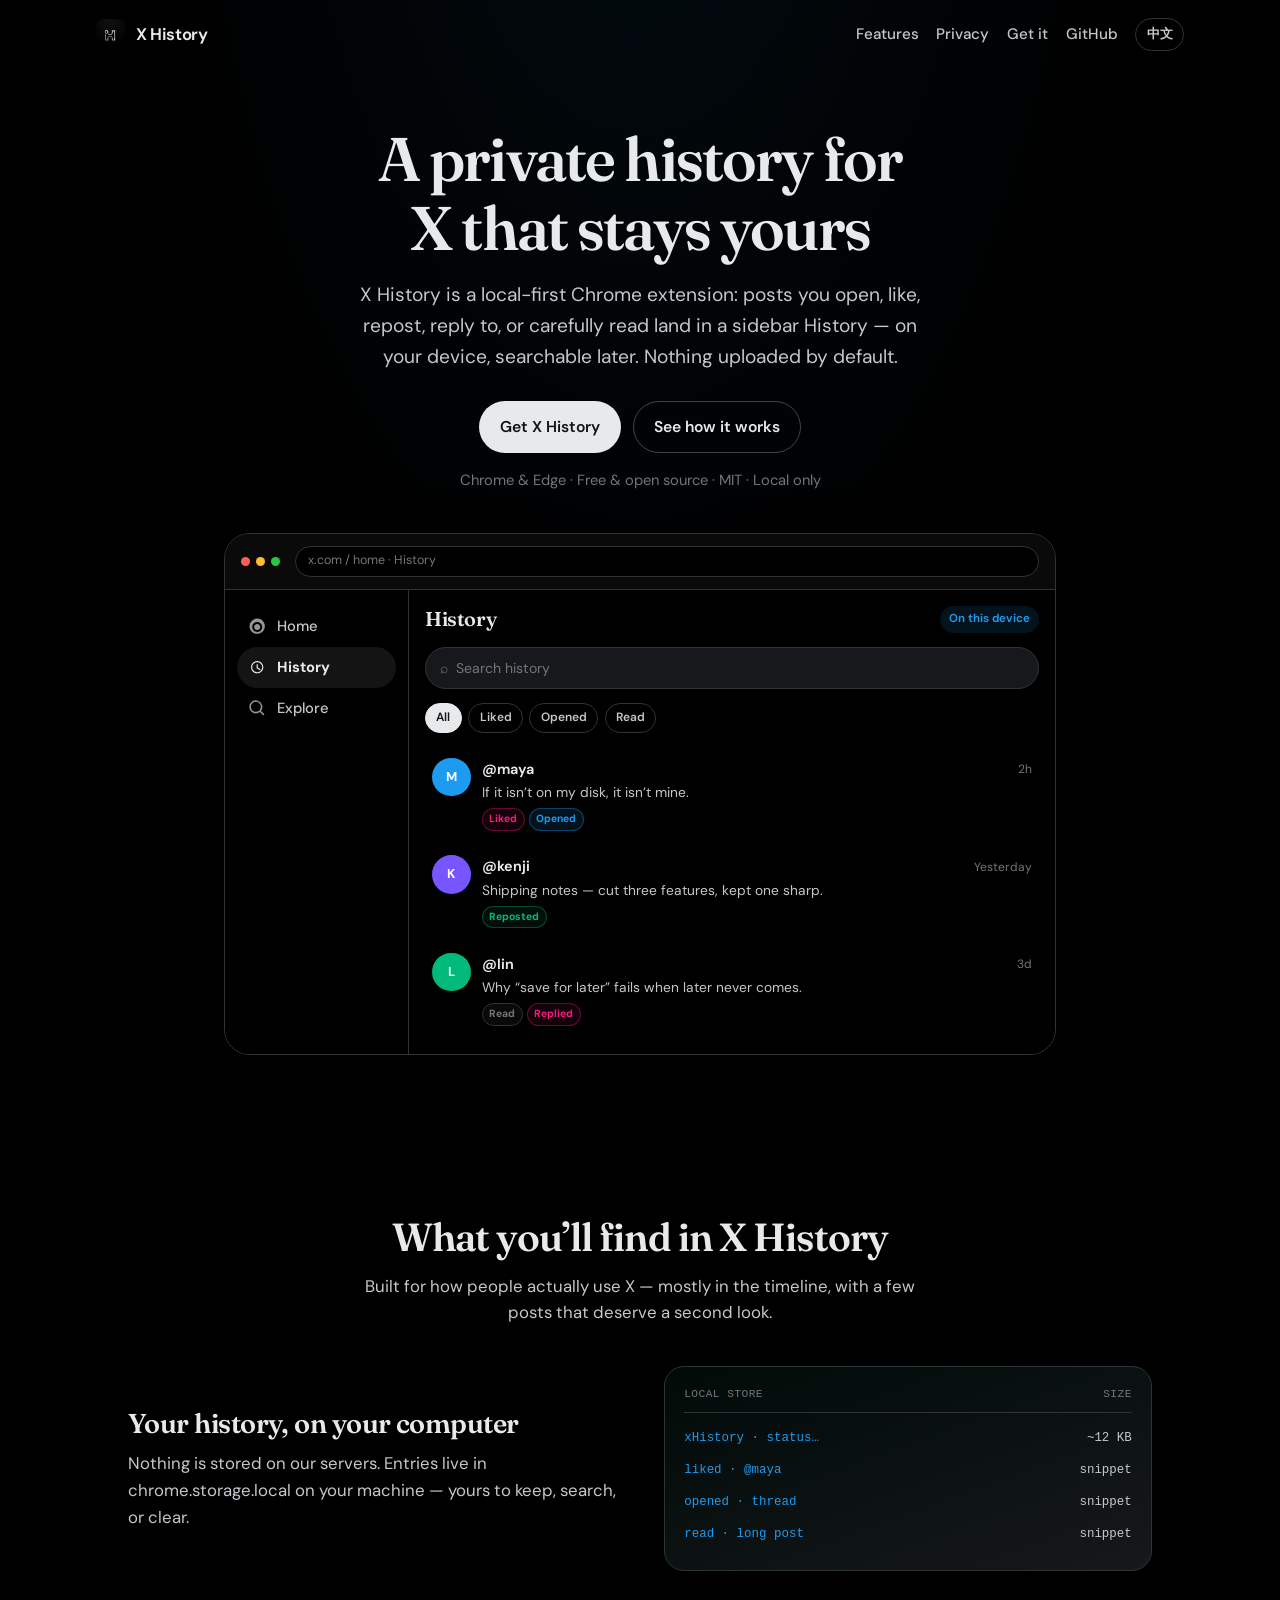
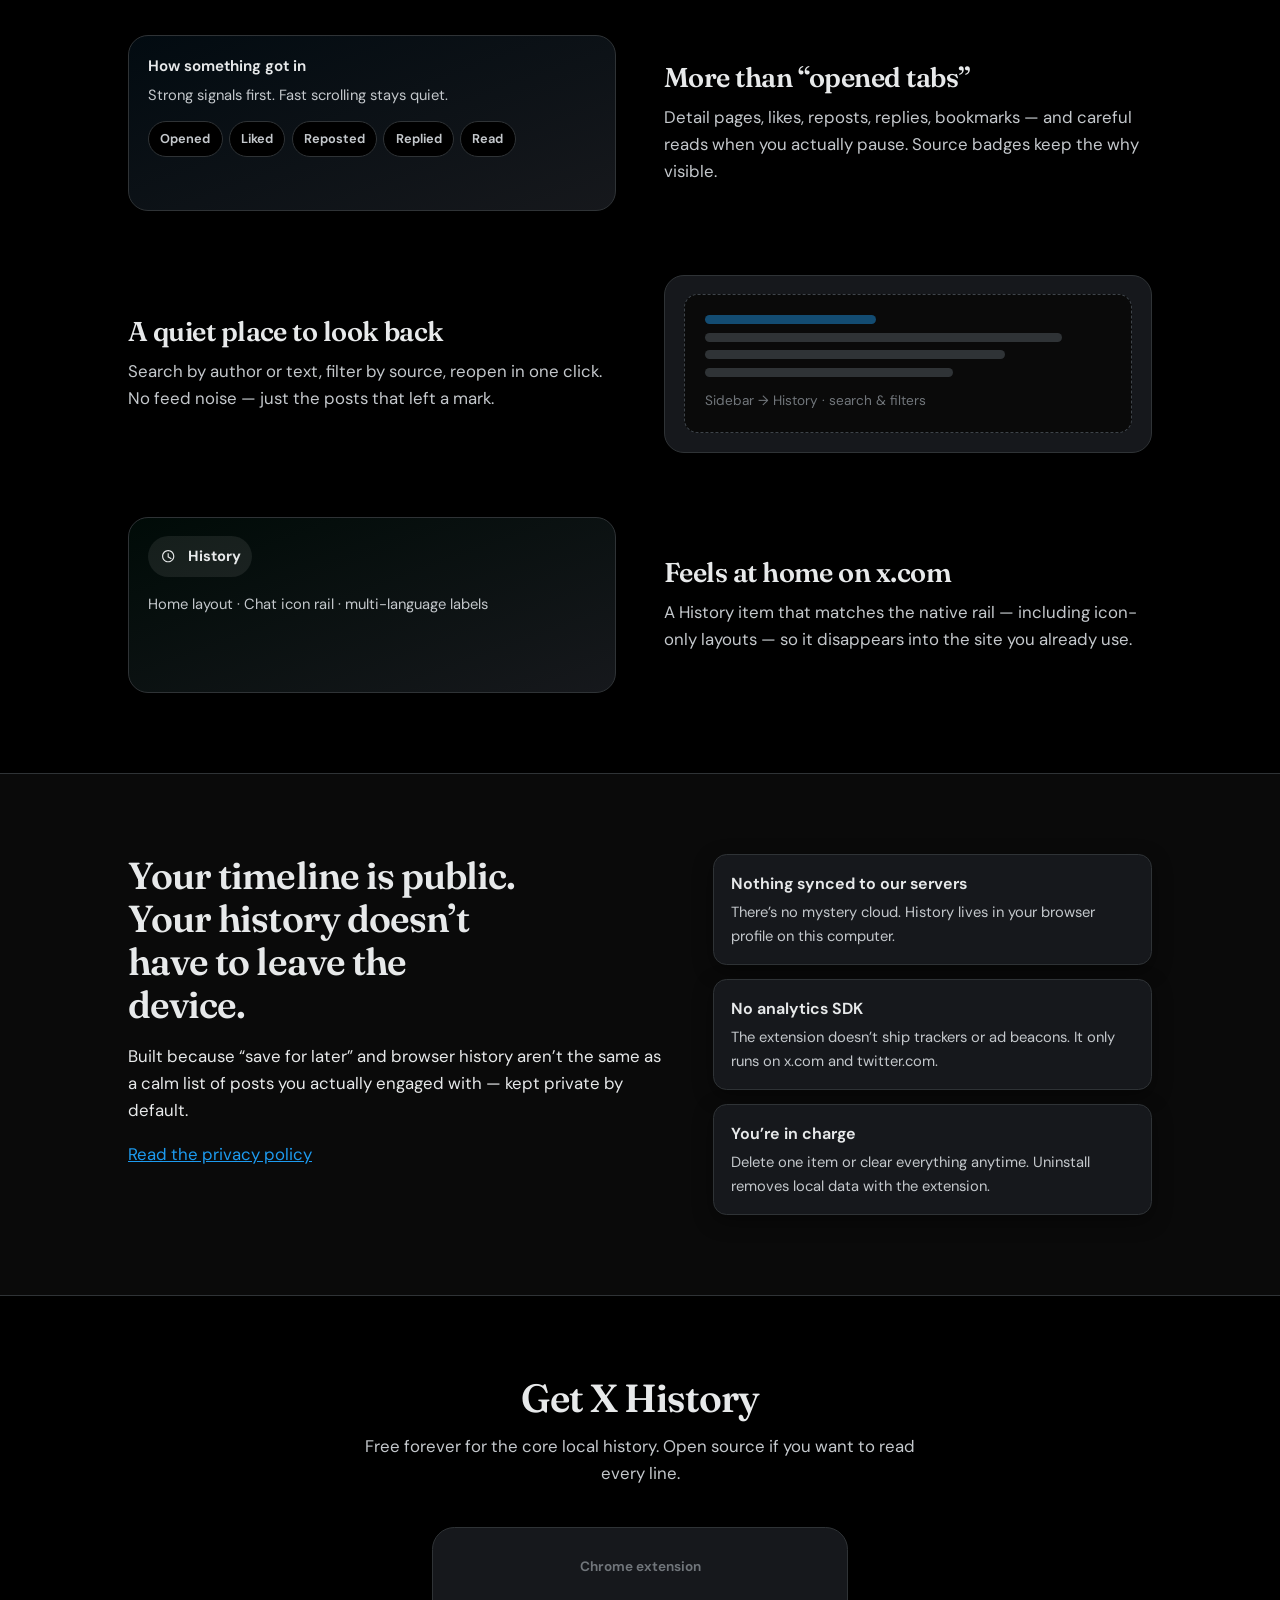
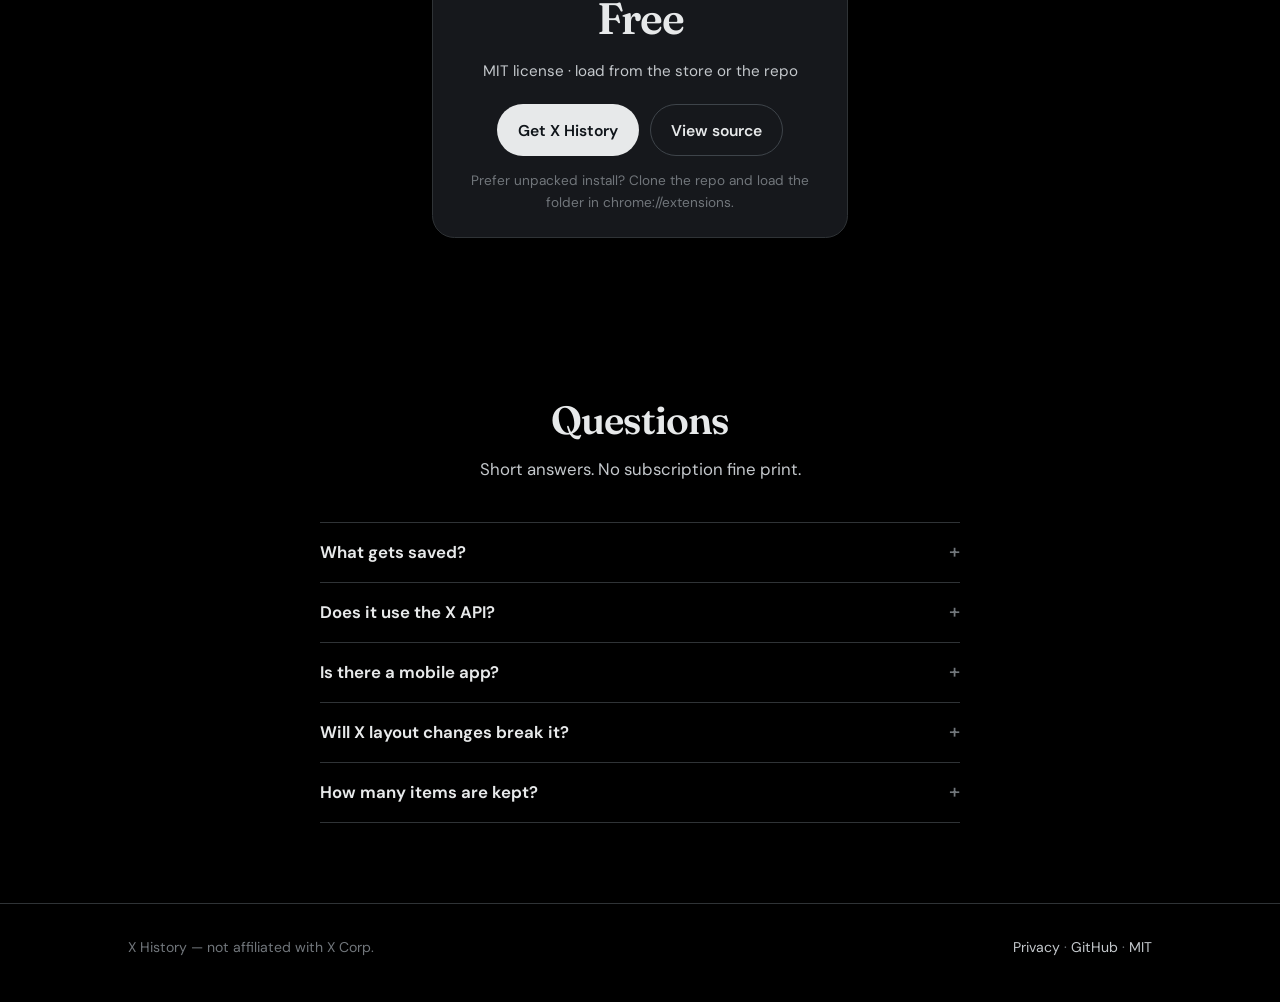
==== docs/index.html @ 2611b410 "chore: release v1.1.0 with local capture and landing page Ship interaction and careful-read history " ====
<!DOCTYPE html>
<html lang="en">
  <head>
    <meta charset="utf-8" />
    <meta name="viewport" content="width=device-width, initial-scale=1" />
    <title>X History — Local history for X that stays yours</title>
    <meta
      name="description"
      content="A local-first Chrome extension for X: History in the sidebar for posts you open, like, repost, or carefully read. Nothing uploaded by default."
    />
    <meta name="theme-color" content="#000000" />
    <link rel="icon" href="icons/icon48.png" type="image/png" />
    <link rel="preconnect" href="https://fonts.googleapis.com" />
    <link rel="preconnect" href="https://fonts.gstatic.com" crossorigin />
    <link
      href="https://fonts.googleapis.com/css2?family=DM+Sans:ital,opsz,wght@0,9..40,400;0,9..40,500;0,9..40,600;0,9..40,700;1,9..40,400&family=Fraunces:ital,opsz,wght@0,9..144,500;0,9..144,600;0,9..144,700;1,9..144,500&display=swap"
      rel="stylesheet"
    />
    <style>
      /* X lights-out palette + Cozy structure */
      :root {
        color-scheme: dark;
        --bg: #000000;
        --bg-soft: #0a0a0a;
        --bg-elev: #16181c;
        --bg-card: #16181c;
        --ink: #e7e9ea;
        --ink-soft: #c4c8cc;
        --muted: #71767b;
        --line: #2f3336;
        --line-strong: #3e444a;
        --accent: #1d9bf0;
        --accent-hover: #1a8cd8;
        --accent-soft: rgba(29, 155, 240, 0.12);
        --like: #f91880;
        --repost: #00ba7c;
        --shadow: 0 18px 50px rgba(0, 0, 0, 0.55);
        --shadow-sm: 0 6px 20px rgba(0, 0, 0, 0.4);
        --radius: 1.25rem;
        --radius-sm: 0.85rem;
        --pad: clamp(1.15rem, 4vw, 2rem);
        --max: 68rem;
        --font: "DM Sans", system-ui, sans-serif;
        --display: "Fraunces", Georgia, serif;
      }

      * {
        box-sizing: border-box;
      }

      html {
        scroll-behavior: smooth;
      }

      body {
        margin: 0;
        font-family: var(--font);
        color: var(--ink);
        background:
          radial-gradient(
            70% 45% at 50% -8%,
            rgba(29, 155, 240, 0.08) 0%,
            transparent 55%
          ),
          var(--bg);
        line-height: 1.6;
        font-size: 1.05rem;
      }

      a {
        color: var(--accent);
      }

      a:hover {
        color: #4db0f5;
      }

      .wrap {
        width: min(var(--max), 100%);
        margin-inline: auto;
        padding-inline: var(--pad);
      }

      /* —— Nav —— */
      .nav {
        display: flex;
        align-items: center;
        justify-content: space-between;
        gap: 1rem;
        padding: 1.1rem var(--pad);
        max-width: calc(var(--max) + 2 * var(--pad));
        margin-inline: auto;
      }

      .brand {
        display: flex;
        align-items: center;
        gap: 0.6rem;
        text-decoration: none;
        color: var(--ink);
        font-weight: 650;
        letter-spacing: -0.02em;
      }

      .brand img {
        width: 30px;
        height: 30px;
        border-radius: 8px;
      }

      .nav-right {
        display: flex;
        align-items: center;
        gap: 0.35rem 1.1rem;
        flex-wrap: wrap;
        justify-content: flex-end;
      }

      .nav-right a {
        text-decoration: none;
        color: var(--ink-soft);
        font-size: 0.95rem;
        font-weight: 500;
      }

      .nav-right a:hover {
        color: var(--ink);
      }

      .lang-btn {
        appearance: none;
        border: 1px solid var(--line);
        background: transparent;
        color: var(--ink-soft);
        font: inherit;
        font-size: 0.8rem;
        font-weight: 600;
        padding: 0.35rem 0.65rem;
        border-radius: 999px;
        cursor: pointer;
      }

      .lang-btn:hover {
        border-color: var(--muted);
        color: var(--ink);
        background: rgba(255, 255, 255, 0.03);
      }

      /* —— Hero —— */
      .hero {
        padding: clamp(2rem, 6vw, 3.5rem) 0 clamp(3rem, 8vw, 5rem);
        text-align: center;
      }

      .hero h1 {
        font-family: var(--display);
        font-weight: 600;
        font-size: clamp(2.35rem, 6.2vw, 3.85rem);
        line-height: 1.12;
        letter-spacing: -0.03em;
        margin: 0 auto 1.1rem;
        max-width: 16ch;
        text-wrap: balance;
      }

      .hero-lede {
        margin: 0 auto 1.75rem;
        max-width: 36rem;
        color: var(--ink-soft);
        font-size: clamp(1.05rem, 2vw, 1.2rem);
      }

      .cta-row {
        display: flex;
        flex-wrap: wrap;
        gap: 0.7rem;
        justify-content: center;
        margin-bottom: 1rem;
      }

      .btn {
        display: inline-flex;
        align-items: center;
        justify-content: center;
        gap: 0.4rem;
        font: inherit;
        font-weight: 600;
        font-size: 0.98rem;
        padding: 0.8rem 1.25rem;
        border-radius: 999px;
        text-decoration: none;
        border: 1.5px solid transparent;
        transition: transform 0.15s, background 0.15s, border-color 0.15s,
          box-shadow 0.15s;
        cursor: pointer;
      }

      .btn:active {
        transform: translateY(1px);
      }

      .btn-primary {
        background: var(--ink);
        color: #0f1419;
        box-shadow: none;
      }

      .btn-primary:hover {
        background: #fff;
        color: #0f1419;
      }

      .btn-soft {
        background: transparent;
        color: var(--ink);
        border-color: var(--line-strong);
      }

      .btn-soft:hover {
        border-color: var(--muted);
        background: rgba(255, 255, 255, 0.04);
        color: var(--ink);
      }

      .hero-meta {
        color: var(--muted);
        font-size: 0.92rem;
        margin: 0 auto 2.5rem;
        max-width: 32rem;
      }

      /* Product stage */
      .stage {
        position: relative;
        max-width: 52rem;
        margin: 0 auto;
      }

      .stage-frame {
        background: #000;
        border: 1px solid var(--line);
        border-radius: calc(var(--radius) + 0.35rem);
        box-shadow: var(--shadow);
        overflow: hidden;
        text-align: left;
      }

      .stage-chrome {
        display: flex;
        align-items: center;
        gap: 0.4rem;
        padding: 0.75rem 1rem;
        border-bottom: 1px solid var(--line);
        background: #0a0a0a;
      }

      .dot {
        width: 0.55rem;
        height: 0.55rem;
        border-radius: 999px;
        background: var(--line-strong);
      }

      .dot:nth-child(1) {
        background: #ff5f57;
      }
      .dot:nth-child(2) {
        background: #febc2e;
      }
      .dot:nth-child(3) {
        background: #28c840;
      }

      .chrome-url {
        margin-left: 0.5rem;
        flex: 1;
        font-size: 0.78rem;
        color: var(--muted);
        background: #000;
        border-radius: 999px;
        padding: 0.28rem 0.75rem;
        border: 1px solid var(--line);
      }

      .stage-body {
        display: grid;
        grid-template-columns: 11.5rem 1fr;
        min-height: 22rem;
      }

      @media (max-width: 700px) {
        .stage-body {
          grid-template-columns: 1fr;
        }
        .stage-nav {
          display: none;
        }
      }

      .stage-nav {
        border-right: 1px solid var(--line);
        padding: 1rem 0.75rem;
        background: #000;
      }

      .nav-item {
        display: flex;
        align-items: center;
        gap: 0.65rem;
        padding: 0.55rem 0.7rem;
        border-radius: 999px;
        font-size: 0.92rem;
        font-weight: 500;
        color: var(--ink-soft);
      }

      .nav-item svg {
        width: 1.15rem;
        height: 1.15rem;
        opacity: 0.75;
      }

      .nav-item.is-active {
        background: rgba(255, 255, 255, 0.08);
        color: var(--ink);
        font-weight: 700;
      }

      .nav-item.is-active svg {
        opacity: 1;
      }

      .stage-main {
        padding: 0.85rem 1rem 1.1rem;
        background: #000;
      }

      .stage-head {
        display: flex;
        align-items: center;
        justify-content: space-between;
        gap: 0.75rem;
        margin-bottom: 0.75rem;
      }

      .stage-head h2 {
        font-family: var(--display);
        font-size: 1.25rem;
        font-weight: 600;
        margin: 0;
        letter-spacing: -0.02em;
      }

      .pill {
        font-size: 0.72rem;
        font-weight: 650;
        color: var(--accent);
        background: var(--accent-soft);
        padding: 0.28rem 0.55rem;
        border-radius: 999px;
      }

      .search-fake {
        display: flex;
        align-items: center;
        gap: 0.5rem;
        padding: 0.55rem 0.85rem;
        border-radius: 999px;
        background: #16181c;
        border: 1px solid var(--line);
        color: var(--muted);
        font-size: 0.88rem;
        margin-bottom: 0.85rem;
      }

      .filters {
        display: flex;
        flex-wrap: wrap;
        gap: 0.4rem;
        margin-bottom: 0.85rem;
      }

      .chip {
        font-size: 0.75rem;
        font-weight: 600;
        padding: 0.28rem 0.65rem;
        border-radius: 999px;
        border: 1px solid var(--line);
        color: var(--ink-soft);
        background: transparent;
      }

      .chip.is-on {
        background: var(--ink);
        border-color: var(--ink);
        color: #0f1419;
      }

      .hist {
        display: flex;
        flex-direction: column;
        gap: 0.15rem;
      }

      .row {
        display: grid;
        grid-template-columns: 2.4rem 1fr auto;
        gap: 0.7rem;
        align-items: start;
        padding: 0.7rem 0.45rem;
        border-radius: 0.75rem;
      }

      .row:hover {
        background: rgba(255, 255, 255, 0.03);
      }

      .av {
        width: 2.4rem;
        height: 2.4rem;
        border-radius: 999px;
        display: grid;
        place-items: center;
        font-size: 0.8rem;
        font-weight: 700;
        color: #fff;
        background: var(--accent);
      }

      .row:nth-child(2) .av {
        background: #7856ff;
      }

      .row:nth-child(3) .av {
        background: #00ba7c;
      }

      .row strong {
        display: block;
        font-size: 0.9rem;
        font-weight: 650;
      }

      .row p {
        margin: 0.15rem 0 0;
        font-size: 0.86rem;
        color: var(--ink-soft);
        line-height: 1.4;
      }

      .tags {
        display: flex;
        flex-wrap: wrap;
        gap: 0.28rem;
        margin-top: 0.35rem;
      }

      .tag {
        font-size: 0.65rem;
        font-weight: 700;
        padding: 0.12rem 0.4rem;
        border-radius: 999px;
        background: rgba(255, 255, 255, 0.04);
        color: var(--muted);
        border: 1px solid var(--line);
      }

      .tag.like {
        color: var(--like);
        border-color: rgba(249, 24, 128, 0.35);
        background: rgba(249, 24, 128, 0.08);
      }

      .tag.repost {
        color: var(--repost);
        border-color: rgba(0, 186, 124, 0.35);
        background: rgba(0, 186, 124, 0.08);
      }

      .tag.open {
        color: var(--accent);
        border-color: rgba(29, 155, 240, 0.35);
        background: var(--accent-soft);
      }

      .time {
        font-size: 0.75rem;
        color: var(--muted);
        white-space: nowrap;
        padding-top: 0.15rem;
      }

      /* —— Sections —— */
      section {
        padding: clamp(3rem, 7vw, 5rem) 0;
      }

      .section-intro {
        text-align: center;
        max-width: 36rem;
        margin: 0 auto 2.5rem;
      }

      .section-intro h2 {
        font-family: var(--display);
        font-weight: 600;
        font-size: clamp(1.75rem, 3.8vw, 2.45rem);
        letter-spacing: -0.025em;
        line-height: 1.15;
        margin: 0 0 0.75rem;
      }

      .section-intro p {
        margin: 0;
        color: var(--ink-soft);
      }

      /* Feature zig-zag */
      .features {
        display: flex;
        flex-direction: column;
        gap: clamp(2.5rem, 6vw, 4rem);
      }

      .feature {
        display: grid;
        grid-template-columns: 1fr 1fr;
        gap: clamp(1.5rem, 4vw, 3rem);
        align-items: center;
      }

      .feature:nth-child(even) .feature-copy {
        order: 2;
      }

      @media (max-width: 800px) {
        .feature {
          grid-template-columns: 1fr;
        }
        .feature:nth-child(even) .feature-copy {
          order: 0;
        }
      }

      .feature-copy h3 {
        font-family: var(--display);
        font-weight: 600;
        font-size: clamp(1.35rem, 2.5vw, 1.7rem);
        letter-spacing: -0.02em;
        margin: 0 0 0.65rem;
        line-height: 1.2;
      }

      .feature-copy p {
        margin: 0;
        color: var(--ink-soft);
        max-width: 32rem;
      }

      .feature-card {
        background: var(--bg-card);
        border: 1px solid var(--line);
        border-radius: var(--radius);
        box-shadow: var(--shadow-sm);
        padding: 1.15rem 1.2rem;
        min-height: 11rem;
      }

      .feature-card.soft-green {
        background: linear-gradient(
          160deg,
          rgba(0, 186, 124, 0.06),
          var(--bg-card)
        );
      }

      .feature-card.soft-blush {
        background: linear-gradient(
          160deg,
          rgba(29, 155, 240, 0.07),
          var(--bg-card)
        );
      }

      .mini-files {
        font-family: ui-monospace, SFMono-Regular, Menlo, monospace;
        font-size: 0.78rem;
        color: var(--ink-soft);
      }

      .mini-files .hd {
        display: flex;
        justify-content: space-between;
        color: var(--muted);
        font-size: 0.7rem;
        text-transform: uppercase;
        letter-spacing: 0.04em;
        margin-bottom: 0.65rem;
        padding-bottom: 0.5rem;
        border-bottom: 1px solid var(--line);
      }

      .mini-files .f {
        display: flex;
        justify-content: space-between;
        gap: 1rem;
        padding: 0.38rem 0;
      }

      .mini-files .f span:first-child {
        color: var(--accent);
      }

      .badge-row {
        display: flex;
        flex-wrap: wrap;
        gap: 0.4rem;
        margin-top: 0.85rem;
      }

      .big-badge {
        font-size: 0.8rem;
        font-weight: 650;
        padding: 0.4rem 0.7rem;
        border-radius: 999px;
        background: #000;
        border: 1px solid var(--line);
        color: var(--ink-soft);
      }

      .quiet-ui {
        border: 1px dashed var(--line-strong);
        border-radius: var(--radius-sm);
        padding: 1.25rem;
        background: #0a0a0a;
      }

      .quiet-ui .line {
        height: 0.55rem;
        border-radius: 999px;
        background: var(--line);
        margin-bottom: 0.55rem;
      }

      .quiet-ui .line:nth-child(1) {
        width: 42%;
        background: var(--accent);
        opacity: 0.45;
      }
      .quiet-ui .line:nth-child(2) {
        width: 88%;
      }
      .quiet-ui .line:nth-child(3) {
        width: 74%;
      }
      .quiet-ui .line:nth-child(4) {
        width: 61%;
      }
      .quiet-ui .caption {
        margin-top: 0.85rem;
        font-size: 0.85rem;
        color: var(--muted);
      }

      /* Privacy band */
      .privacy {
        background: #0a0a0a;
        border-block: 1px solid var(--line);
      }

      .privacy-grid {
        display: grid;
        grid-template-columns: 1.1fr 0.9fr;
        gap: clamp(1.5rem, 4vw, 3rem);
        align-items: start;
      }

      @media (max-width: 800px) {
        .privacy-grid {
          grid-template-columns: 1fr;
        }
      }

      .privacy h2 {
        font-family: var(--display);
        font-weight: 600;
        font-size: clamp(1.75rem, 3.5vw, 2.35rem);
        letter-spacing: -0.025em;
        line-height: 1.15;
        margin: 0 0 0.85rem;
        max-width: 16ch;
      }

      .privacy > .wrap > .privacy-grid > div > p {
        margin: 0 0 1.25rem;
        color: var(--ink-soft);
        max-width: 34rem;
      }

      .principles {
        display: grid;
        gap: 0.85rem;
      }

      .principle {
        background: var(--bg-card);
        border: 1px solid var(--line);
        border-radius: var(--radius-sm);
        padding: 1rem 1.1rem;
        box-shadow: var(--shadow-sm);
      }

      .principle h3 {
        margin: 0 0 0.3rem;
        font-size: 1rem;
        font-weight: 650;
      }

      .principle p {
        margin: 0;
        font-size: 0.92rem;
        color: var(--ink-soft);
      }

      /* Free / open (pricing-inspired) */
      .get {
        text-align: center;
      }

      .price-card {
        max-width: 26rem;
        margin: 0 auto;
        background: var(--bg-card);
        border: 1px solid var(--line);
        border-radius: calc(var(--radius) + 0.15rem);
        box-shadow: var(--shadow);
        padding: 1.75rem 1.5rem 1.5rem;
      }

      .price-card .label {
        font-size: 0.85rem;
        font-weight: 650;
        color: var(--muted);
        margin: 0 0 0.35rem;
      }

      .price-card .amount {
        font-family: var(--display);
        font-size: 2.75rem;
        font-weight: 600;
        letter-spacing: -0.03em;
        margin: 0 0 0.35rem;
        color: var(--ink);
      }

      .price-card .detail {
        color: var(--ink-soft);
        font-size: 0.95rem;
        margin: 0 0 1.25rem;
      }

      .price-card .cta-row {
        margin-bottom: 0.85rem;
      }

      .price-note {
        font-size: 0.85rem;
        color: var(--muted);
        margin: 0;
      }

      /* FAQ */
      .faq {
        max-width: 40rem;
        margin: 0 auto;
      }

      details {
        border-top: 1px solid var(--line);
        padding: 1rem 0;
      }

      details:last-child {
        border-bottom: 1px solid var(--line);
      }

      summary {
        cursor: pointer;
        font-weight: 650;
        list-style: none;
        display: flex;
        justify-content: space-between;
        gap: 1rem;
        align-items: baseline;
      }

      summary::-webkit-details-marker {
        display: none;
      }

      summary::after {
        content: "+";
        font-weight: 500;
        color: var(--muted);
        font-size: 1.25rem;
        line-height: 1;
      }

      details[open] summary::after {
        content: "–";
      }

      details p {
        margin: 0.65rem 0 0;
        color: var(--ink-soft);
        font-size: 0.98rem;
      }

      /* Footer */
      footer {
        padding: 2rem 0 2.75rem;
        border-top: 1px solid var(--line);
        color: var(--muted);
        font-size: 0.88rem;
      }

      .footer-row {
        display: flex;
        flex-wrap: wrap;
        gap: 0.75rem 1.5rem;
        justify-content: space-between;
        align-items: center;
      }

      footer a {
        color: var(--ink-soft);
        text-decoration: none;
      }

      footer a:hover {
        color: var(--ink);
      }

      @media (prefers-reduced-motion: reduce) {
        html {
          scroll-behavior: auto;
        }
        .btn {
          transition: none;
        }
      }
    </style>
  </head>
  <body>
    <header>
      <nav class="nav" aria-label="Primary">
        <a class="brand" href="#">
          <img src="icons/icon48.png" width="30" height="30" alt="" />
          <span>X History</span>
        </a>
        <div class="nav-right">
          <a href="#features" data-i18n="nav_features">Features</a>
          <a href="#privacy" data-i18n="nav_privacy">Privacy</a>
          <a href="#get" data-i18n="nav_get">Get it</a>
          <a
            href="https://github.com/robinv8/x-history"
            target="_blank"
            rel="noopener"
            >GitHub</a
          >
          <button type="button" class="lang-btn" id="langToggle">中文</button>
        </div>
      </nav>
    </header>

    <main id="main-content">
      <section class="hero wrap">
        <h1 data-i18n="hero_title">A private history for X that stays yours</h1>
        <p class="hero-lede" data-i18n="hero_lede">
          X History is a local-first Chrome extension: posts you open, like,
          repost, reply to, or carefully read land in a sidebar History — on
          your device, searchable later. Nothing uploaded by default.
        </p>
        <div class="cta-row">
          <a
            class="btn btn-primary"
            id="storeCta"
            href="https://chromewebstore.google.com/"
            data-i18n="cta_primary"
            >Get X History</a
          >
          <a class="btn btn-soft" href="#features" data-i18n="cta_secondary"
            >See how it works</a
          >
        </div>
        <p class="hero-meta" data-i18n="hero_meta">
          Chrome &amp; Edge · Free &amp; open source · MIT · Local only
        </p>

        <div class="stage" aria-label="Product preview">
          <div class="stage-frame">
            <div class="stage-chrome" aria-hidden="true">
              <span class="dot"></span>
              <span class="dot"></span>
              <span class="dot"></span>
              <div class="chrome-url">x.com / home · History</div>
            </div>
            <div class="stage-body">
              <aside class="stage-nav" aria-hidden="true">
                <div class="nav-item">
                  <svg viewBox="0 0 24 24" fill="currentColor">
                    <path
                      d="M12 9c-2.2 0-4 1.8-4 4s1.8 4 4 4 4-1.8 4-4-1.8-4-4-4zm0 10.5c-3.6 0-6.5-2.9-6.5-6.5S8.4 6.5 12 6.5s6.5 2.9 6.5 6.5-2.9 6.5-6.5 6.5zM12 2C6.5 2 2 6.5 2 12s4.5 10 10 10 10-4.5 10-10S17.5 2 12 2z"
                    />
                  </svg>
                  <span data-i18n="mock_home">Home</span>
                </div>
                <div class="nav-item is-active">
                  <svg viewBox="0 0 24 24" fill="currentColor">
                    <path
                      d="M12 4c-4.4 0-8 3.6-8 8s3.6 8 8 8 8-3.6 8-8-3.6-8-8-8zm0 14.5c-3.6 0-6.5-2.9-6.5-6.5S8.4 5.5 12 5.5s6.5 2.9 6.5 6.5-2.9 6.5-6.5 6.5z"
                    />
                    <path
                      d="M12.75 8h-1.5v5.25l4.5 2.7.75-1.23-3.75-2.22V8z"
                    />
                  </svg>
                  <span data-i18n="mock_hist">History</span>
                </div>
                <div class="nav-item">
                  <svg viewBox="0 0 24 24" fill="currentColor">
                    <path
                      d="M10.25 3.75a6.5 6.5 0 1 0 0 13 6.5 6.5 0 0 0 0-13zM1.75 10.25a8.5 8.5 0 1 1 15.176 5.262l4.531 4.53-1.414 1.415-4.53-4.531A8.5 8.5 0 0 1 1.75 10.25z"
                    />
                  </svg>
                  <span data-i18n="mock_explore">Explore</span>
                </div>
              </aside>
              <div class="stage-main">
                <div class="stage-head">
                  <h2 data-i18n="mock_title">History</h2>
                  <span class="pill" data-i18n="mock_pill">On this device</span>
                </div>
                <div class="search-fake" aria-hidden="true">
                  <span>⌕</span>
                  <span data-i18n="mock_search">Search history</span>
                </div>
                <div class="filters" aria-hidden="true">
                  <span class="chip is-on" data-i18n="f_all">All</span>
                  <span class="chip" data-i18n="f_like">Liked</span>
                  <span class="chip" data-i18n="f_open">Opened</span>
                  <span class="chip" data-i18n="f_read">Read</span>
                </div>
                <div class="hist">
                  <div class="row">
                    <div class="av">M</div>
                    <div>
                      <strong>@maya</strong>
                      <p data-i18n="row1">
                        If it isn’t on my disk, it isn’t mine.
                      </p>
                      <div class="tags">
                        <span class="tag like" data-i18n="t_like">Liked</span>
                        <span class="tag open" data-i18n="t_open">Opened</span>
                      </div>
                    </div>
                    <span class="time" data-i18n="time1">2h</span>
                  </div>
                  <div class="row">
                    <div class="av">K</div>
                    <div>
                      <strong>@kenji</strong>
                      <p data-i18n="row2">
                        Shipping notes — cut three features, kept one sharp.
                      </p>
                      <div class="tags">
                        <span class="tag repost" data-i18n="t_rp"
                          >Reposted</span
                        >
                      </div>
                    </div>
                    <span class="time" data-i18n="time2">Yesterday</span>
                  </div>
                  <div class="row">
                    <div class="av">L</div>
                    <div>
                      <strong>@lin</strong>
                      <p data-i18n="row3">
                        Why “save for later” fails when later never comes.
                      </p>
                      <div class="tags">
                        <span class="tag" data-i18n="t_read">Read</span>
                        <span class="tag like" data-i18n="t_reply">Replied</span>
                      </div>
                    </div>
                    <span class="time" data-i18n="time3">3d</span>
                  </div>
                </div>
              </div>
            </div>
          </div>
        </div>
      </section>

      <section id="features">
        <div class="wrap">
          <div class="section-intro">
            <h2 data-i18n="feat_title">What you’ll find in X History</h2>
            <p data-i18n="feat_intro">
              Built for how people actually use X — mostly in the timeline, with
              a few posts that deserve a second look.
            </p>
          </div>

          <div class="features">
            <article class="feature">
              <div class="feature-copy">
                <h3 data-i18n="f1_t">Your history, on your computer</h3>
                <p data-i18n="f1_d">
                  Nothing is stored on our servers. Entries live in
                  chrome.storage.local on your machine — yours to keep, search,
                  or clear.
                </p>
              </div>
              <div class="feature-card soft-green">
                <div class="mini-files">
                  <div class="hd">
                    <span data-i18n="files_name">Local store</span>
                    <span data-i18n="files_size">Size</span>
                  </div>
                  <div class="f">
                    <span>xHistory · status…</span><span>~12 KB</span>
                  </div>
                  <div class="f">
                    <span>liked · @maya</span><span>snippet</span>
                  </div>
                  <div class="f">
                    <span>opened · thread</span><span>snippet</span>
                  </div>
                  <div class="f">
                    <span>read · long post</span><span>snippet</span>
                  </div>
                </div>
              </div>
            </article>

            <article class="feature">
              <div class="feature-copy">
                <h3 data-i18n="f2_t">More than “opened tabs”</h3>
                <p data-i18n="f2_d">
                  Detail pages, likes, reposts, replies, bookmarks — and careful
                  reads when you actually pause. Source badges keep the why
                  visible.
                </p>
              </div>
              <div class="feature-card soft-blush">
                <p
                  style="
                    margin: 0 0 0.35rem;
                    font-weight: 650;
                    font-size: 0.95rem;
                  "
                  data-i18n="f2_card_t"
                >
                  How something got in
                </p>
                <p
                  style="margin: 0; color: var(--ink-soft); font-size: 0.92rem"
                  data-i18n="f2_card_d"
                >
                  Strong signals first. Fast scrolling stays quiet.
                </p>
                <div class="badge-row">
                  <span class="big-badge" data-i18n="t_open">Opened</span>
                  <span class="big-badge" data-i18n="t_like">Liked</span>
                  <span class="big-badge" data-i18n="t_rp">Reposted</span>
                  <span class="big-badge" data-i18n="t_reply">Replied</span>
                  <span class="big-badge" data-i18n="t_read">Read</span>
                </div>
              </div>
            </article>

            <article class="feature">
              <div class="feature-copy">
                <h3 data-i18n="f3_t">A quiet place to look back</h3>
                <p data-i18n="f3_d">
                  Search by author or text, filter by source, reopen in one
                  click. No feed noise — just the posts that left a mark.
                </p>
              </div>
              <div class="feature-card">
                <div class="quiet-ui" aria-hidden="true">
                  <div class="line"></div>
                  <div class="line"></div>
                  <div class="line"></div>
                  <div class="line"></div>
                  <div class="caption" data-i18n="f3_cap">
                    Sidebar → History · search &amp; filters
                  </div>
                </div>
              </div>
            </article>

            <article class="feature">
              <div class="feature-copy">
                <h3 data-i18n="f4_t">Feels at home on x.com</h3>
                <p data-i18n="f4_d">
                  A History item that matches the native rail — including
                  icon-only layouts — so it disappears into the site you already
                  use.
                </p>
              </div>
              <div class="feature-card soft-green">
                <div class="nav-item is-active" style="display: inline-flex">
                  <svg
                    viewBox="0 0 24 24"
                    fill="currentColor"
                    width="18"
                    height="18"
                  >
                    <path
                      d="M12 4c-4.4 0-8 3.6-8 8s3.6 8 8 8 8-3.6 8-8-3.6-8-8-8zm0 14.5c-3.6 0-6.5-2.9-6.5-6.5S8.4 5.5 12 5.5s6.5 2.9 6.5 6.5-2.9 6.5-6.5 6.5z"
                    />
                    <path
                      d="M12.75 8h-1.5v5.25l4.5 2.7.75-1.23-3.75-2.22V8z"
                    />
                  </svg>
                  <span data-i18n="mock_hist">History</span>
                </div>
                <p
                  style="
                    margin: 1rem 0 0;
                    color: var(--ink-soft);
                    font-size: 0.92rem;
                  "
                  data-i18n="f4_card"
                >
                  Home layout · Chat icon rail · multi-language labels
                </p>
              </div>
            </article>
          </div>
        </div>
      </section>

      <section class="privacy" id="privacy">
        <div class="wrap privacy-grid">
          <div>
            <h2 data-i18n="priv_title">
              Your timeline is public. Your history doesn’t have to leave the
              device.
            </h2>
            <p data-i18n="priv_intro">
              Built because “save for later” and browser history aren’t the same
              as a calm list of posts you actually engaged with — kept private
              by default.
            </p>
            <a href="privacy.html" data-i18n="priv_link">Read the privacy policy</a>
          </div>
          <div class="principles">
            <div class="principle">
              <h3 data-i18n="p1_t">Nothing synced to our servers</h3>
              <p data-i18n="p1_d">
                There’s no mystery cloud. History lives in your browser profile
                on this computer.
              </p>
            </div>
            <div class="principle">
              <h3 data-i18n="p2_t">No analytics SDK</h3>
              <p data-i18n="p2_d">
                The extension doesn’t ship trackers or ad beacons. It only runs
                on x.com and twitter.com.
              </p>
            </div>
            <div class="principle">
              <h3 data-i18n="p3_t">You’re in charge</h3>
              <p data-i18n="p3_d">
                Delete one item or clear everything anytime. Uninstall removes
                local data with the extension.
              </p>
            </div>
          </div>
        </div>
      </section>

      <section class="get" id="get">
        <div class="wrap">
          <div class="section-intro">
            <h2 data-i18n="get_title">Get X History</h2>
            <p data-i18n="get_intro">
              Free forever for the core local history. Open source if you want
              to read every line.
            </p>
          </div>
          <div class="price-card">
            <p class="label" data-i18n="price_label">Chrome extension</p>
            <p class="amount" data-i18n="price_amount">Free</p>
            <p class="detail" data-i18n="price_detail">
              MIT license · load from the store or the repo
            </p>
            <div class="cta-row" style="justify-content: center">
              <a
                class="btn btn-primary"
                href="https://chromewebstore.google.com/"
                id="storeCta2"
                data-i18n="cta_primary"
                >Get X History</a
              >
              <a
                class="btn btn-soft"
                href="https://github.com/robinv8/x-history"
                target="_blank"
                rel="noopener"
                data-i18n="cta_github"
                >View source</a
              >
            </div>
            <p class="price-note" data-i18n="price_note">
              Prefer unpacked install? Clone the repo and load the folder in
              chrome://extensions.
            </p>
          </div>
        </div>
      </section>

      <section id="faq">
        <div class="wrap">
          <div class="section-intro">
            <h2 data-i18n="faq_title">Questions</h2>
            <p data-i18n="faq_intro">Short answers. No subscription fine print.</p>
          </div>
          <div class="faq">
            <details>
              <summary data-i18n="q1">What gets saved?</summary>
              <p data-i18n="a1">
                Posts you open, like, repost, reply to, or bookmark — plus
                careful timeline reads after stable focus (~3s). Not every post
                you scroll past.
              </p>
            </details>
            <details>
              <summary data-i18n="q2">Does it use the X API?</summary>
              <p data-i18n="a2">
                No. It works on the web UI only — injects History and reads
                on-page metadata for items you engage with.
              </p>
            </details>
            <details>
              <summary data-i18n="q3">Is there a mobile app?</summary>
              <p data-i18n="a3">
                Not yet. X History is for the desktop browser on x.com /
                twitter.com.
              </p>
            </details>
            <details>
              <summary data-i18n="q4">Will X layout changes break it?</summary>
              <p data-i18n="a4">
                Sometimes, temporarily. Fixes ship as extension updates — that’s
                the tradeoff of living inside someone else’s UI.
              </p>
            </details>
            <details>
              <summary data-i18n="q5">How many items are kept?</summary>
              <p data-i18n="a5">
                About 500 recent items. You can delete individuals or clear all
                from the History panel.
              </p>
            </details>
          </div>
        </div>
      </section>
    </main>

    <footer>
      <div class="wrap footer-row">
        <span data-i18n="footer"
          >X History — not affiliated with X Corp.</span
        >
        <span>
          <a href="privacy.html" data-i18n="footer_privacy">Privacy</a>
          ·
          <a
            href="https://github.com/robinv8/x-history"
            target="_blank"
            rel="noopener"
            >GitHub</a
          >
          ·
          <a
            href="https://github.com/robinv8/x-history/blob/main/LICENSE"
            target="_blank"
            rel="noopener"
            >MIT</a
          >
        </span>
      </div>
    </footer>

    <script>
      const STR = {
        en: {
          nav_features: "Features",
          nav_privacy: "Privacy",
          nav_get: "Get it",
          hero_title: "A private history for X that stays yours",
          hero_lede:
            "X History is a local-first Chrome extension: posts you open, like, repost, reply to, or carefully read land in a sidebar History — on your device, searchable later. Nothing uploaded by default.",
          cta_primary: "Get X History",
          cta_secondary: "See how it works",
          hero_meta: "Chrome & Edge · Free & open source · MIT · Local only",
          mock_home: "Home",
          mock_hist: "History",
          mock_explore: "Explore",
          mock_title: "History",
          mock_pill: "On this device",
          mock_search: "Search history",
          f_all: "All",
          f_like: "Liked",
          f_open: "Opened",
          f_read: "Read",
          row1: "If it isn’t on my disk, it isn’t mine.",
          row2: "Shipping notes — cut three features, kept one sharp.",
          row3: "Why “save for later” fails when later never comes.",
          t_like: "Liked",
          t_open: "Opened",
          t_rp: "Reposted",
          t_read: "Read",
          t_reply: "Replied",
          time1: "2h",
          time2: "Yesterday",
          time3: "3d",
          feat_title: "What you’ll find in X History",
          feat_intro:
            "Built for how people actually use X — mostly in the timeline, with a few posts that deserve a second look.",
          f1_t: "Your history, on your computer",
          f1_d:
            "Nothing is stored on our servers. Entries live in chrome.storage.local on your machine — yours to keep, search, or clear.",
          files_name: "Local store",
          files_size: "Size",
          f2_t: "More than “opened tabs”",
          f2_d:
            "Detail pages, likes, reposts, replies, bookmarks — and careful reads when you actually pause. Source badges keep the why visible.",
          f2_card_t: "How something got in",
          f2_card_d: "Strong signals first. Fast scrolling stays quiet.",
          f3_t: "A quiet place to look back",
          f3_d:
            "Search by author or text, filter by source, reopen in one click. No feed noise — just the posts that left a mark.",
          f3_cap: "Sidebar → History · search & filters",
          f4_t: "Feels at home on x.com",
          f4_d:
            "A History item that matches the native rail — including icon-only layouts — so it disappears into the site you already use.",
          f4_card: "Home layout · Chat icon rail · multi-language labels",
          priv_title:
            "Your timeline is public. Your history doesn’t have to leave the device.",
          priv_intro:
            "Built because “save for later” and browser history aren’t the same as a calm list of posts you actually engaged with — kept private by default.",
          priv_link: "Read the privacy policy",
          p1_t: "Nothing synced to our servers",
          p1_d:
            "There’s no mystery cloud. History lives in your browser profile on this computer.",
          p2_t: "No analytics SDK",
          p2_d:
            "The extension doesn’t ship trackers or ad beacons. It only runs on x.com and twitter.com.",
          p3_t: "You’re in charge",
          p3_d:
            "Delete one item or clear everything anytime. Uninstall removes local data with the extension.",
          get_title: "Get X History",
          get_intro:
            "Free forever for the core local history. Open source if you want to read every line.",
          price_label: "Chrome extension",
          price_amount: "Free",
          price_detail: "MIT license · load from the store or the repo",
          cta_github: "View source",
          price_note:
            "Prefer unpacked install? Clone the repo and load the folder in chrome://extensions.",
          faq_title: "Questions",
          faq_intro: "Short answers. No subscription fine print.",
          q1: "What gets saved?",
          a1: "Posts you open, like, repost, reply to, or bookmark — plus careful timeline reads after stable focus (~3s). Not every post you scroll past.",
          q2: "Does it use the X API?",
          a2: "No. It works on the web UI only — injects History and reads on-page metadata for items you engage with.",
          q3: "Is there a mobile app?",
          a3: "Not yet. X History is for the desktop browser on x.com / twitter.com.",
          q4: "Will X layout changes break it?",
          a4: "Sometimes, temporarily. Fixes ship as extension updates — that’s the tradeoff of living inside someone else’s UI.",
          q5: "How many items are kept?",
          a5: "About 500 recent items. You can delete individuals or clear all from the History panel.",
          footer: "X History — not affiliated with X Corp.",
          footer_privacy: "Privacy",
          lang_btn: "中文",
        },
        zh: {
          nav_features: "功能",
          nav_privacy: "隐私",
          nav_get: "获取",
          hero_title: "给 X 的私人历史，留在你自己这边",
          hero_lede:
            "X History 是 local-first 的 Chrome 扩展：你打开、点赞、转发、回复或认真读过的帖，会出现在侧栏「历史」里——存在本机，稍后可搜。默认不上云。",
          cta_primary: "获取 X History",
          cta_secondary: "看看怎么用",
          hero_meta: "Chrome 与 Edge · 免费开源 · MIT · 仅本机",
          mock_home: "首页",
          mock_hist: "历史",
          mock_explore: "探索",
          mock_title: "历史",
          mock_pill: "仅本机",
          mock_search: "搜索历史",
          f_all: "全部",
          f_like: "赞过",
          f_open: "打开过",
          f_read: "读过",
          row1: "不在我磁盘上的，就不算我的。",
          row2: "发布笔记——砍掉三个功能，留下一个锋利的。",
          row3: "为什么「稍后再看」总是再也看不见。",
          t_like: "赞过",
          t_open: "打开",
          t_rp: "转发",
          t_read: "读过",
          t_reply: "回复",
          time1: "2 小时",
          time2: "昨天",
          time3: "3 天",
          feat_title: "X History 里有什么",
          feat_intro:
            "按真实刷帖习惯设计——多半时间在时间线，只有少数帖值得再看一眼。",
          f1_t: "历史在你自己的电脑上",
          f1_d:
            "我们不在服务器存你的记录。条目在本机 chrome.storage.local——可搜、可留、可清空。",
          files_name: "本地存储",
          files_size: "大小",
          f2_t: "不只是「打开过的标签」",
          f2_d:
            "详情、赞、转发、回复、书签，以及你真正停下来读过的帖。来源徽章说明为什么进了列表。",
          f2_card_t: "它是怎么进来的",
          f2_card_d: "强信号优先。快滑保持安静。",
          f3_t: "安静地回头看",
          f3_d:
            "按作者或正文搜，按来源筛，一点就能回去。没有信息流噪音——只有留下痕迹的帖。",
          f3_cap: "侧栏 → 历史 · 搜索与筛选",
          f4_t: "融进 x.com",
          f4_d:
            "侧栏 History 尽量贴近原生导航，包括图标窄轨，用起来像本来就在那儿。",
          f4_card: "首页布局 · Chat 窄轨 · 多语言标签",
          priv_title: "时间线是公开的。你的历史不必离开这台设备。",
          priv_intro:
            "「稍后再看」和浏览器历史，都不是一份安静的、你真正互动过的帖列表——默认就该私密。",
          priv_link: "阅读隐私政策",
          p1_t: "不同步到我们的服务器",
          p1_d: "没有神秘云端。历史就在你这台电脑的浏览器配置里。",
          p2_t: "没有统计 SDK",
          p2_d: "扩展不带追踪或广告脚本。只在 x.com / twitter.com 运行。",
          p3_t: "你说了算",
          p3_d: "随时可删单条或全部清空。卸载扩展会一并带走本地数据。",
          get_title: "获取 X History",
          get_intro: "核心本地历史永久免费。想读每一行代码也可以，开源的。",
          price_label: "Chrome 扩展",
          price_amount: "免费",
          price_detail: "MIT 协议 · 商店或仓库均可安装",
          cta_github: "查看源码",
          price_note:
            "更想手动装？克隆仓库，在 chrome://extensions 加载目录即可。",
          faq_title: "常见问题",
          faq_intro: "短答。没有订阅条款。",
          q1: "会保存什么？",
          a1: "你打开、点赞、转发、回复或加书签的帖，以及焦点稳定约 3 秒后的认真阅读。不是滑过的每一条。",
          q2: "会调用 X API 吗？",
          a2: "不会。只在网页 UI 上工作——注入历史入口，并读取你互动帖的页面元数据。",
          q3: "有手机 App 吗？",
          a3: "还没有。目前面向桌面浏览器上的 x.com / twitter.com。",
          q4: "X 改版会坏掉吗？",
          a4: "有时会暂时失效。会通过扩展更新修复——嵌在别人的界面里就有这个取舍。",
          q5: "能存多少条？",
          a5: "大约最近 500 条。可在历史面板删除单条或全部清空。",
          footer: "X History — 与 X Corp. 无关联。",
          footer_privacy: "隐私",
          lang_btn: "EN",
        },
      };

      let lang = localStorage.getItem("xhLandingLang") || "en";

      function applyLang() {
        const pack = STR[lang] || STR.en;
        document.documentElement.lang = lang === "zh" ? "zh-CN" : "en";
        document.querySelectorAll("[data-i18n]").forEach((el) => {
          const k = el.getAttribute("data-i18n");
          if (pack[k] != null) el.textContent = pack[k];
        });
        const btn = document.getElementById("langToggle");
        if (btn) btn.textContent = pack.lang_btn;
        localStorage.setItem("xhLandingLang", lang);
      }

      document.getElementById("langToggle")?.addEventListener("click", () => {
        lang = lang === "en" ? "zh" : "en";
        applyLang();
      });

      applyLang();

      if (window.XH_STORE_URL) {
        ["storeCta", "storeCta2"].forEach((id) => {
          const a = document.getElementById(id);
          if (a) a.href = window.XH_STORE_URL;
        });
      }
    </script>
  </body>
</html>
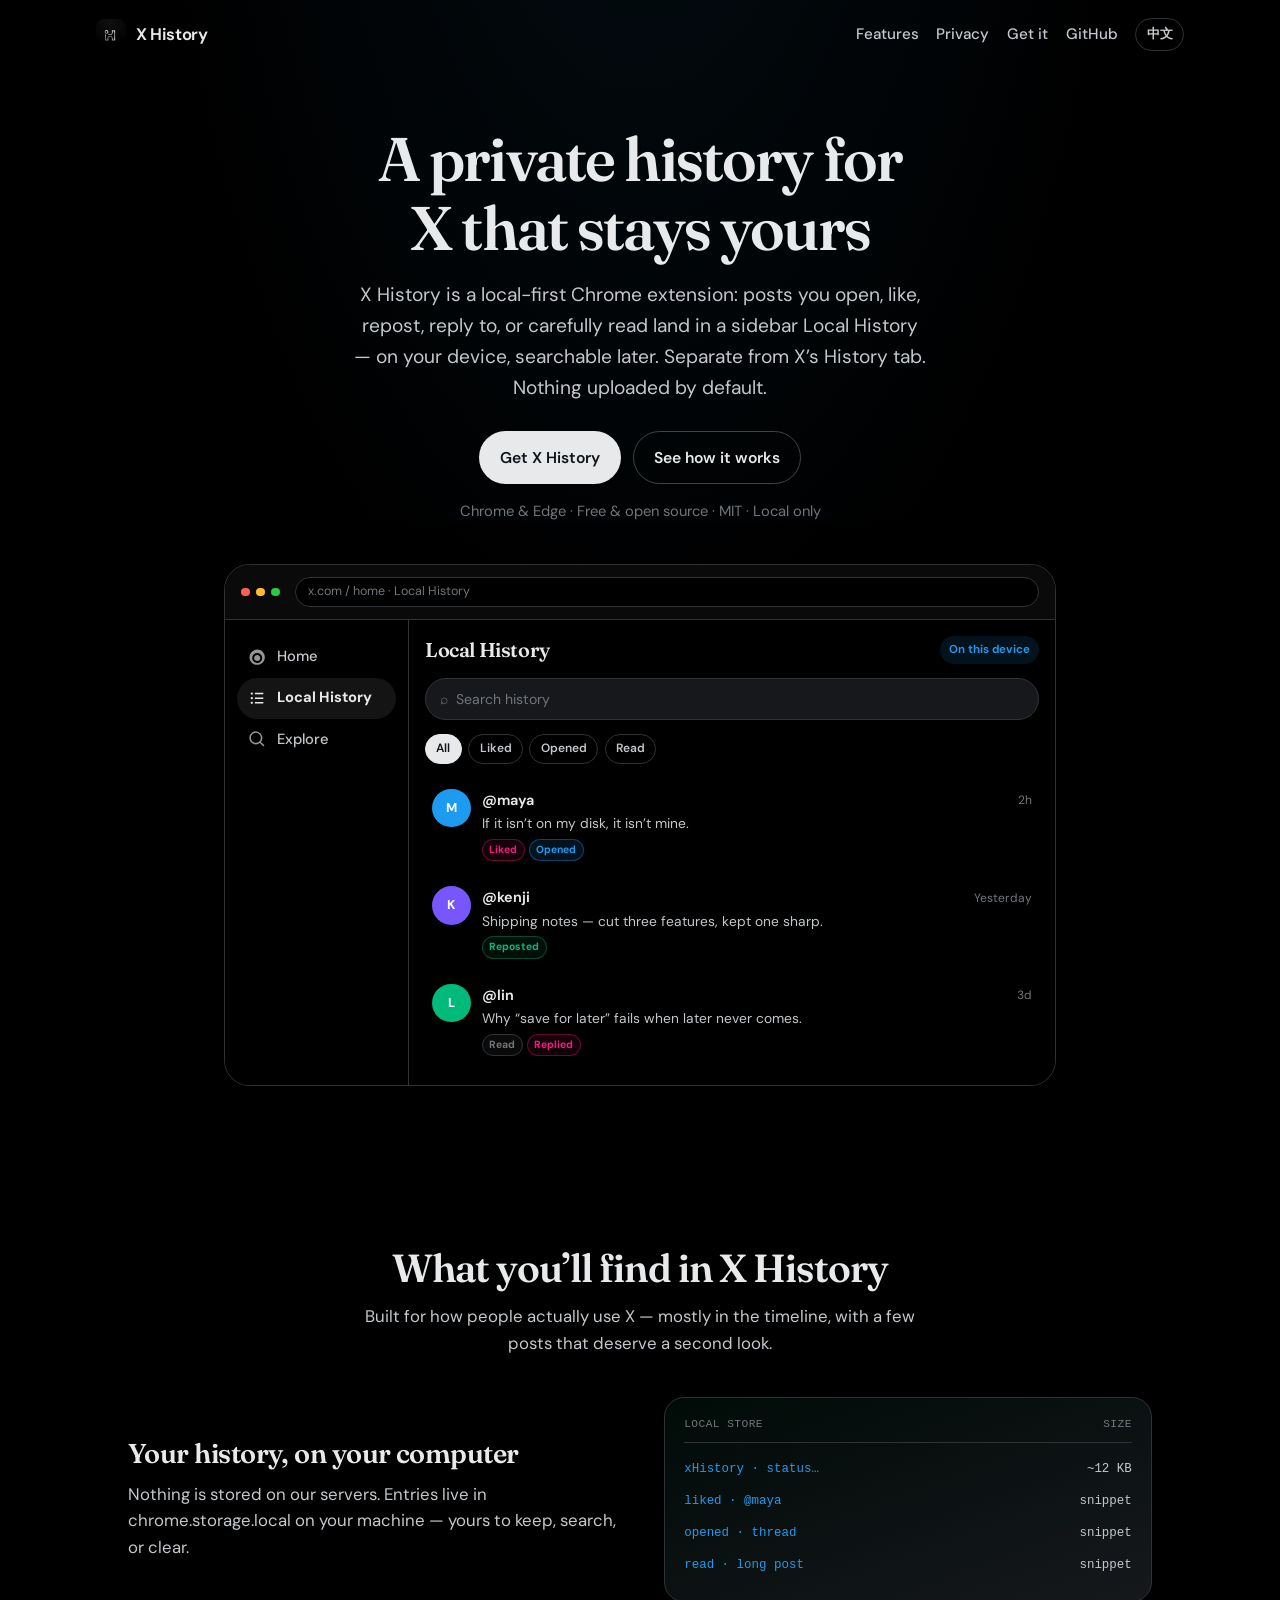
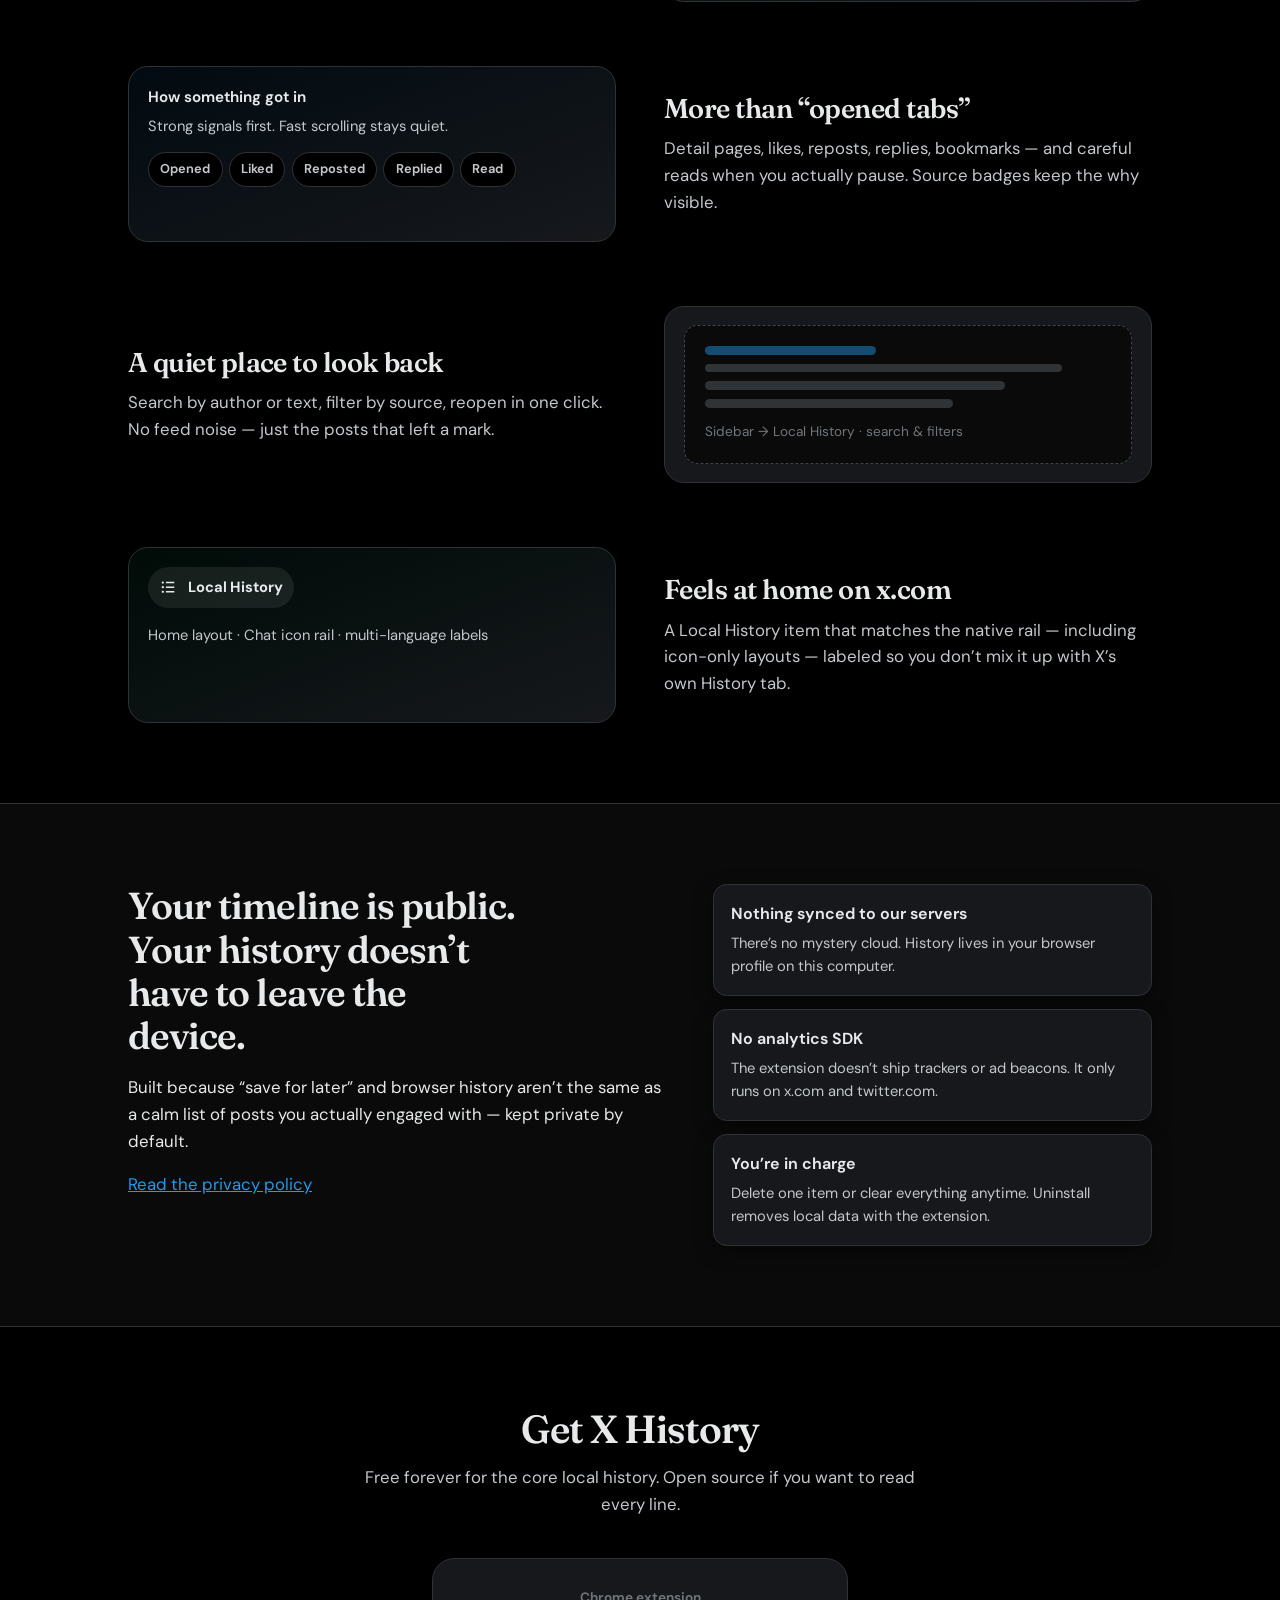
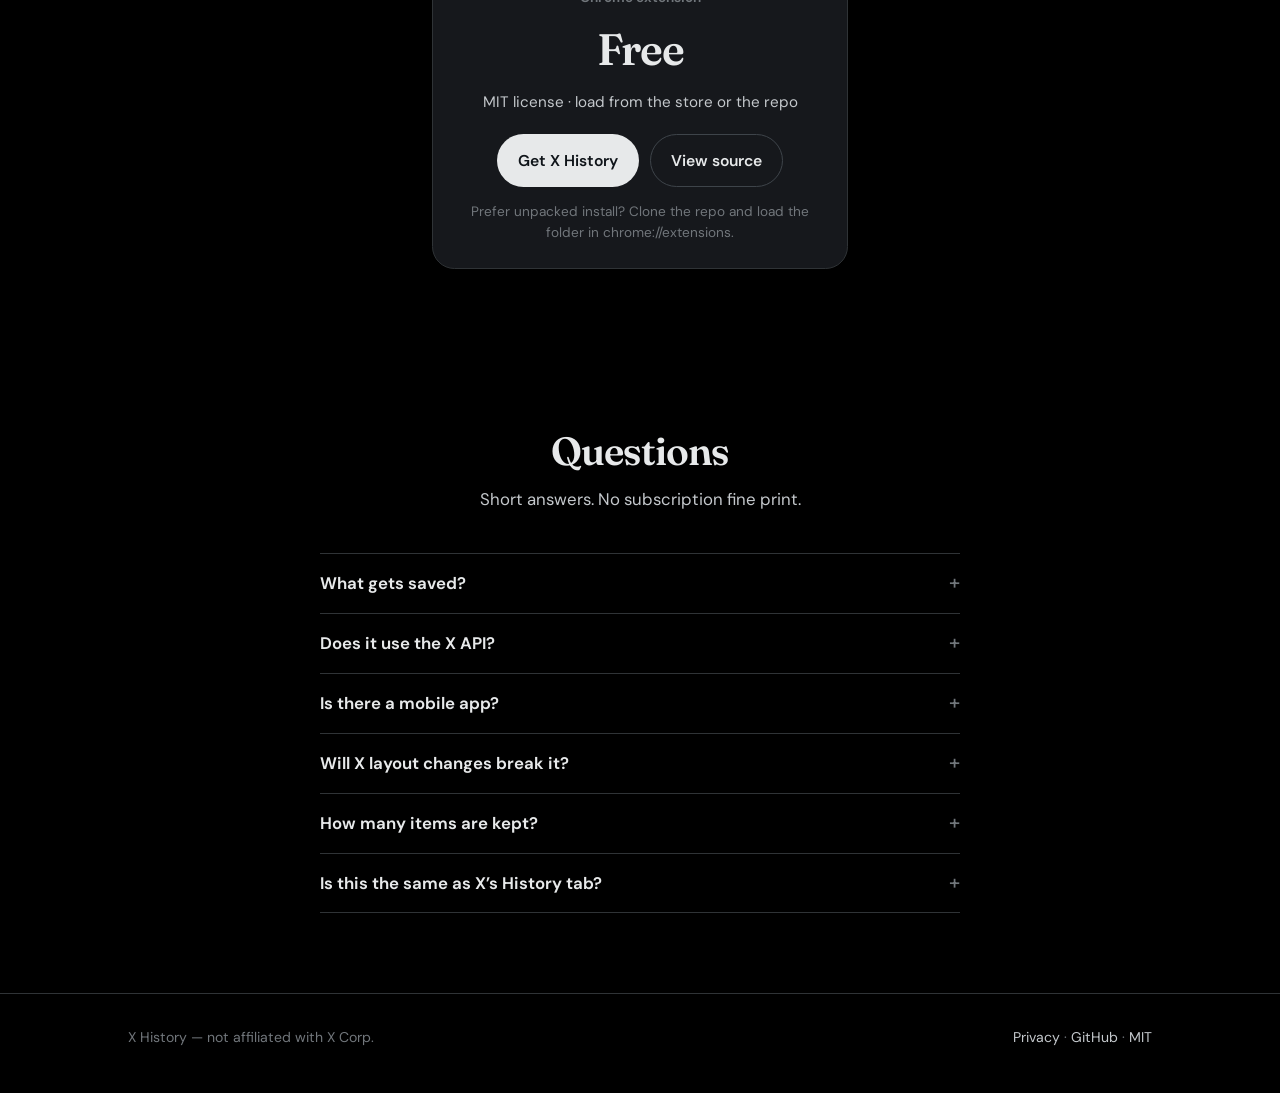
==== commit 5729182c: "feat: release v1.3.0 with Local History rename and UI polish Rename the sidebar entry to Local Histo" ====
--- a/docs/index.html
+++ b/docs/index.html
@@ -6,7 +6,7 @@
     <title>X History — Local history for X that stays yours</title>
     <meta
       name="description"
-      content="A local-first Chrome extension for X: History in the sidebar for posts you open, like, repost, or carefully read. Nothing uploaded by default."
+      content="A local-first Chrome extension for X: Local History in the sidebar for posts you open, like, repost, or carefully read. Distinct from X’s History tab. Nothing uploaded by default."
     />
     <meta name="theme-color" content="#000000" />
     <link rel="icon" href="icons/icon48.png" type="image/png" />
@@ -878,8 +878,9 @@
         <h1 data-i18n="hero_title">A private history for X that stays yours</h1>
         <p class="hero-lede" data-i18n="hero_lede">
           X History is a local-first Chrome extension: posts you open, like,
-          repost, reply to, or carefully read land in a sidebar History — on
-          your device, searchable later. Nothing uploaded by default.
+          repost, reply to, or carefully read land in a sidebar Local History —
+          on your device, searchable later. Separate from X’s History tab.
+          Nothing uploaded by default.
         </p>
         <div class="cta-row">
           <a
@@ -903,7 +904,7 @@
               <span class="dot"></span>
               <span class="dot"></span>
               <span class="dot"></span>
-              <div class="chrome-url">x.com / home · History</div>
+              <div class="chrome-url">x.com / home · Local History</div>
             </div>
             <div class="stage-body">
               <aside class="stage-nav" aria-hidden="true">
@@ -918,13 +919,10 @@
                 <div class="nav-item is-active">
                   <svg viewBox="0 0 24 24" fill="currentColor">
                     <path
-                      d="M12 4c-4.4 0-8 3.6-8 8s3.6 8 8 8 8-3.6 8-8-3.6-8-8-8zm0 14.5c-3.6 0-6.5-2.9-6.5-6.5S8.4 5.5 12 5.5s6.5 2.9 6.5 6.5-2.9 6.5-6.5 6.5z"
-                    />
-                    <path
-                      d="M12.75 8h-1.5v5.25l4.5 2.7.75-1.23-3.75-2.22V8z"
+                      d="M6.5 6a1.5 1.5 0 1 1-3 0 1.5 1.5 0 0 1 3 0zM9 5h11v2H9V5zm-2.5 7a1.5 1.5 0 1 1-3 0 1.5 1.5 0 0 1 3 0zM9 11h11v2H9v-2zm-2.5 7a1.5 1.5 0 1 1-3 0 1.5 1.5 0 0 1 3 0zM9 17h11v2H9v-2z"
                     />
                   </svg>
-                  <span data-i18n="mock_hist">History</span>
+                  <span data-i18n="mock_hist">Local History</span>
                 </div>
                 <div class="nav-item">
                   <svg viewBox="0 0 24 24" fill="currentColor">
@@ -937,7 +935,7 @@
               </aside>
               <div class="stage-main">
                 <div class="stage-head">
-                  <h2 data-i18n="mock_title">History</h2>
+                  <h2 data-i18n="mock_title">Local History</h2>
                   <span class="pill" data-i18n="mock_pill">On this device</span>
                 </div>
                 <div class="search-fake" aria-hidden="true">
@@ -1094,7 +1092,7 @@
                   <div class="line"></div>
                   <div class="line"></div>
                   <div class="caption" data-i18n="f3_cap">
-                    Sidebar → History · search &amp; filters
+                    Sidebar → Local History · search &amp; filters
                   </div>
                 </div>
               </div>
@@ -1104,9 +1102,9 @@
               <div class="feature-copy">
                 <h3 data-i18n="f4_t">Feels at home on x.com</h3>
                 <p data-i18n="f4_d">
-                  A History item that matches the native rail — including
-                  icon-only layouts — so it disappears into the site you already
-                  use.
+                  A Local History item that matches the native rail — including
+                  icon-only layouts — labeled so you don’t mix it up with X’s
+                  own History tab.
                 </p>
               </div>
               <div class="feature-card soft-green">
@@ -1118,13 +1116,10 @@
                     height="18"
                   >
                     <path
-                      d="M12 4c-4.4 0-8 3.6-8 8s3.6 8 8 8 8-3.6 8-8-3.6-8-8-8zm0 14.5c-3.6 0-6.5-2.9-6.5-6.5S8.4 5.5 12 5.5s6.5 2.9 6.5 6.5-2.9 6.5-6.5 6.5z"
-                    />
-                    <path
-                      d="M12.75 8h-1.5v5.25l4.5 2.7.75-1.23-3.75-2.22V8z"
+                      d="M6.5 6a1.5 1.5 0 1 1-3 0 1.5 1.5 0 0 1 3 0zM9 5h11v2H9V5zm-2.5 7a1.5 1.5 0 1 1-3 0 1.5 1.5 0 0 1 3 0zM9 11h11v2H9v-2zm-2.5 7a1.5 1.5 0 1 1-3 0 1.5 1.5 0 0 1 3 0zM9 17h11v2H9v-2z"
                     />
                   </svg>
-                  <span data-i18n="mock_hist">History</span>
+                  <span data-i18n="mock_hist">Local History</span>
                 </div>
                 <p
                   style="
@@ -1240,7 +1235,7 @@
             <details>
               <summary data-i18n="q2">Does it use the X API?</summary>
               <p data-i18n="a2">
-                No. It works on the web UI only — injects History and reads
+                No. It works on the web UI only — injects Local History and reads
                 on-page metadata for items you engage with.
               </p>
             </details>
@@ -1265,6 +1260,16 @@
                 from the History panel.
               </p>
             </details>
+            <details>
+              <summary data-i18n="q6">
+                Is this the same as X’s History tab?
+              </summary>
+              <p data-i18n="a6">
+                No. X’s History is bookmarks, likes, videos, and articles on
+                your account. This extension is a local browse history of posts
+                you opened or engaged with — stored on this device.
+              </p>
+            </details>
           </div>
         </div>
       </section>
@@ -1303,14 +1308,14 @@
           nav_get: "Get it",
           hero_title: "A private history for X that stays yours",
           hero_lede:
-            "X History is a local-first Chrome extension: posts you open, like, repost, reply to, or carefully read land in a sidebar History — on your device, searchable later. Nothing uploaded by default.",
+            "X History is a local-first Chrome extension: posts you open, like, repost, reply to, or carefully read land in a sidebar Local History — on your device, searchable later. Separate from X’s History tab. Nothing uploaded by default.",
           cta_primary: "Get X History",
           cta_secondary: "See how it works",
           hero_meta: "Chrome & Edge · Free & open source · MIT · Local only",
           mock_home: "Home",
-          mock_hist: "History",
+          mock_hist: "Local History",
           mock_explore: "Explore",
-          mock_title: "History",
+          mock_title: "Local History",
           mock_pill: "On this device",
           mock_search: "Search history",
           f_all: "All",
@@ -1344,10 +1349,10 @@
           f3_t: "A quiet place to look back",
           f3_d:
             "Search by author or text, filter by source, reopen in one click. No feed noise — just the posts that left a mark.",
-          f3_cap: "Sidebar → History · search & filters",
+          f3_cap: "Sidebar → Local History · search & filters",
           f4_t: "Feels at home on x.com",
           f4_d:
-            "A History item that matches the native rail — including icon-only layouts — so it disappears into the site you already use.",
+            "A Local History item that matches the native rail — including icon-only layouts — labeled so you don’t mix it up with X’s own History tab.",
           f4_card: "Home layout · Chat icon rail · multi-language labels",
           priv_title:
             "Your timeline is public. Your history doesn’t have to leave the device.",
@@ -1377,13 +1382,15 @@
           q1: "What gets saved?",
           a1: "Posts you open, like, repost, reply to, or bookmark — plus careful timeline reads after stable focus (~3s). Not every post you scroll past.",
           q2: "Does it use the X API?",
-          a2: "No. It works on the web UI only — injects History and reads on-page metadata for items you engage with.",
+          a2: "No. It works on the web UI only — injects Local History and reads on-page metadata for items you engage with.",
           q3: "Is there a mobile app?",
           a3: "Not yet. X History is for the desktop browser on x.com / twitter.com.",
           q4: "Will X layout changes break it?",
           a4: "Sometimes, temporarily. Fixes ship as extension updates — that’s the tradeoff of living inside someone else’s UI.",
           q5: "How many items are kept?",
           a5: "About 500 recent items. You can delete individuals or clear all from the History panel.",
+          q6: "Is this the same as X’s History tab?",
+          a6: "No. X’s History is bookmarks, likes, videos, and articles on your account. This extension is a local browse history of posts you opened or engaged with — stored on this device.",
           footer: "X History — not affiliated with X Corp.",
           footer_privacy: "Privacy",
           lang_btn: "中文",
@@ -1394,14 +1401,14 @@
           nav_get: "获取",
           hero_title: "给 X 的私人历史，留在你自己这边",
           hero_lede:
-            "X History 是 local-first 的 Chrome 扩展：你打开、点赞、转发、回复或认真读过的帖，会出现在侧栏「历史」里——存在本机，稍后可搜。默认不上云。",
+            "X History 是 local-first 的 Chrome 扩展：你打开、点赞、转发、回复或认真读过的帖，会出现在侧栏「本地历史」里——存在本机，稍后可搜。和 X 自带的 History 不是一回事。默认不上云。",
           cta_primary: "获取 X History",
           cta_secondary: "看看怎么用",
           hero_meta: "Chrome 与 Edge · 免费开源 · MIT · 仅本机",
           mock_home: "首页",
-          mock_hist: "历史",
+          mock_hist: "本地历史",
           mock_explore: "探索",
-          mock_title: "历史",
+          mock_title: "本地历史",
           mock_pill: "仅本机",
           mock_search: "搜索历史",
           f_all: "全部",
@@ -1435,10 +1442,10 @@
           f3_t: "安静地回头看",
           f3_d:
             "按作者或正文搜，按来源筛，一点就能回去。没有信息流噪音——只有留下痕迹的帖。",
-          f3_cap: "侧栏 → 历史 · 搜索与筛选",
+          f3_cap: "侧栏 → 本地历史 · 搜索与筛选",
           f4_t: "融进 x.com",
           f4_d:
-            "侧栏 History 尽量贴近原生导航，包括图标窄轨，用起来像本来就在那儿。",
+            "侧栏「本地历史」尽量贴近原生导航，包括图标窄轨，和 X 自带的 History 并排但不混淆。",
           f4_card: "首页布局 · Chat 窄轨 · 多语言标签",
           priv_title: "时间线是公开的。你的历史不必离开这台设备。",
           priv_intro:
@@ -1463,13 +1470,15 @@
           q1: "会保存什么？",
           a1: "你打开、点赞、转发、回复或加书签的帖，以及焦点稳定约 3 秒后的认真阅读。不是滑过的每一条。",
           q2: "会调用 X API 吗？",
-          a2: "不会。只在网页 UI 上工作——注入历史入口，并读取你互动帖的页面元数据。",
+          a2: "不会。只在网页 UI 上工作——注入「本地历史」入口，并读取你互动帖的页面元数据。",
           q3: "有手机 App 吗？",
           a3: "还没有。目前面向桌面浏览器上的 x.com / twitter.com。",
           q4: "X 改版会坏掉吗？",
           a4: "有时会暂时失效。会通过扩展更新修复——嵌在别人的界面里就有这个取舍。",
           q5: "能存多少条？",
           a5: "大约最近 500 条。可在历史面板删除单条或全部清空。",
+          q6: "这和 X 自带的 History 一样吗？",
+          a6: "不一样。X 的 History 是账号里的书签、点赞、视频和文章。这个扩展记录的是你在这台设备上打开或互动过的帖，数据留在本机。",
           footer: "X History — 与 X Corp. 无关联。",
           footer_privacy: "隐私",
           lang_btn: "EN",
